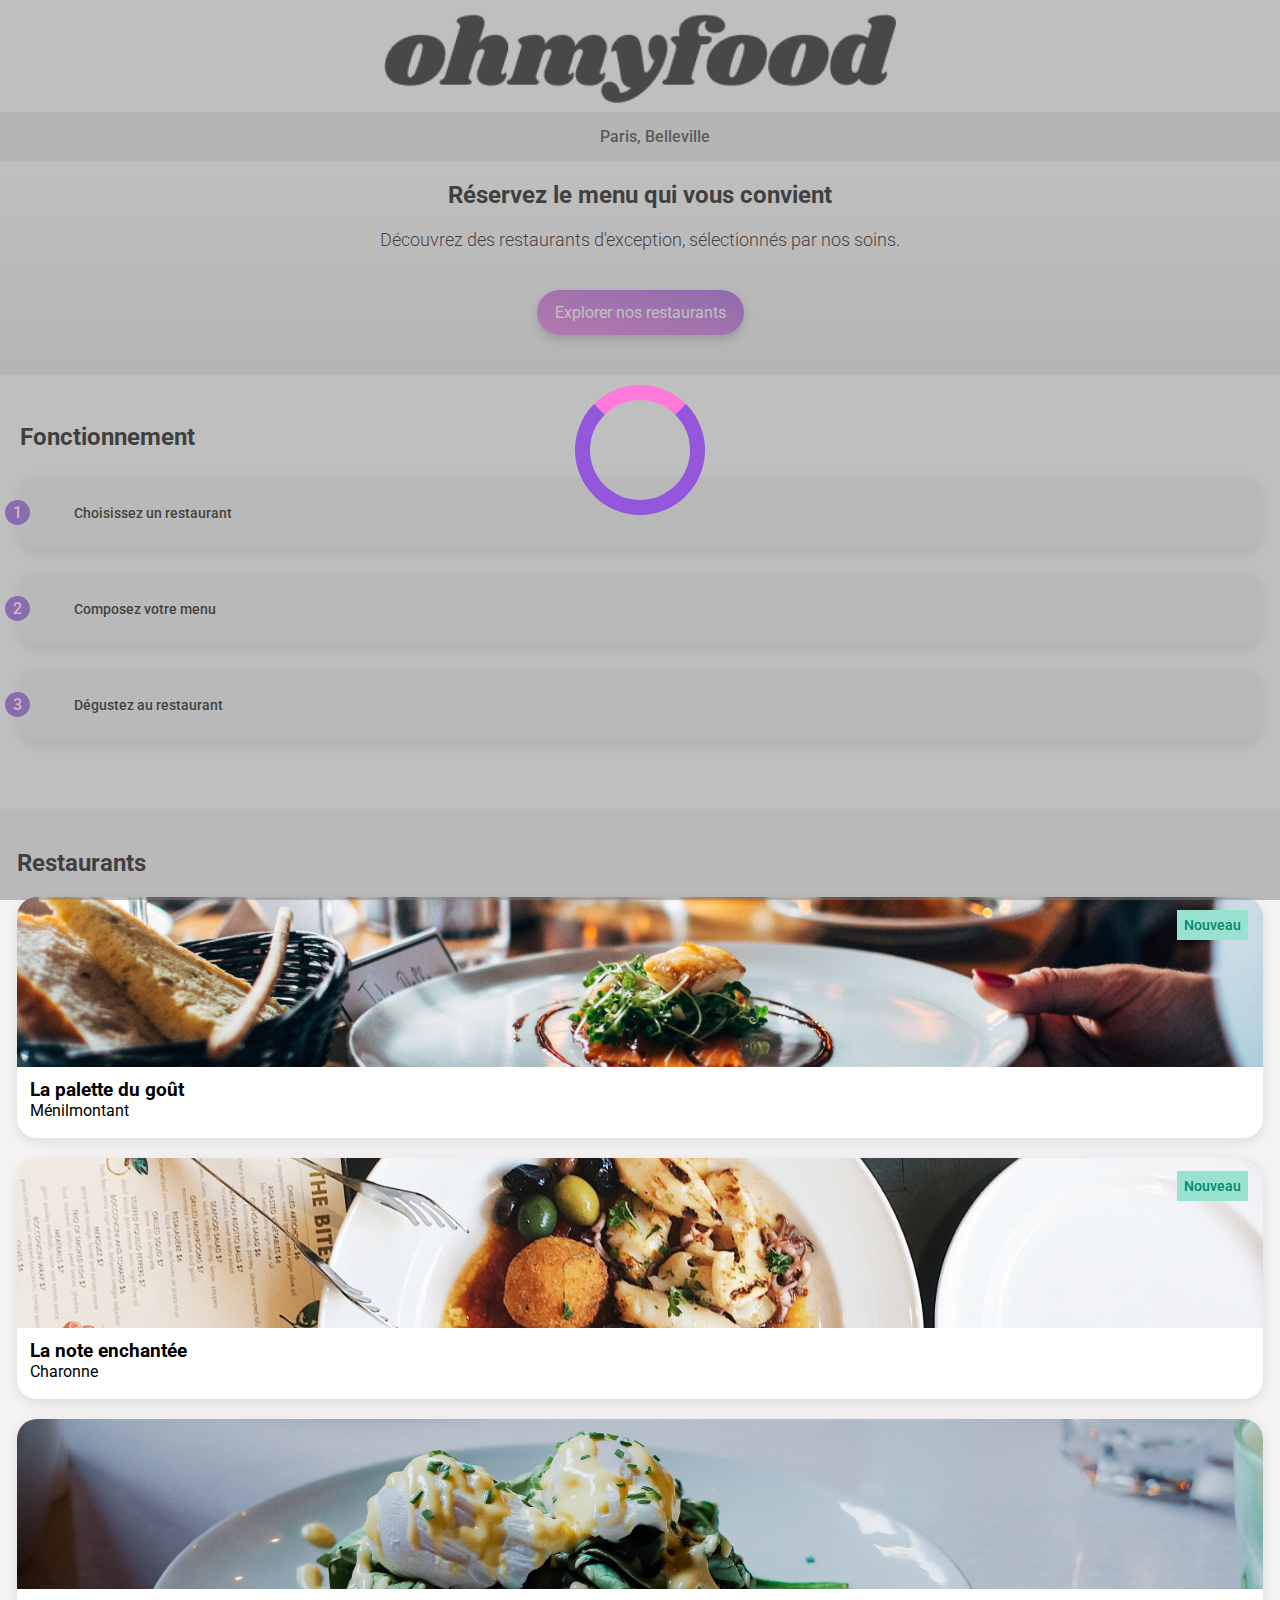
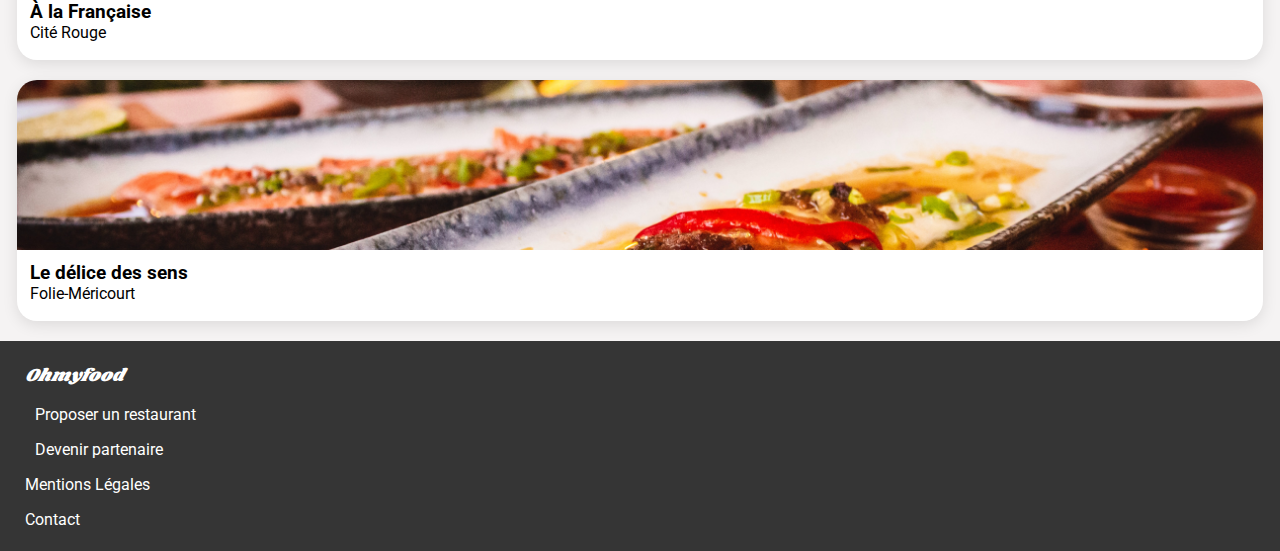
==== index.html @ 49ebf207 "index.html" ====
<!DOCTYPE html>
<html>

<head>
    <meta charset="UTF-8" />
    <meta name="viewport" content="width=device-width, initial-scale=1.0" />
    <title>Ohmyfood</title>
    <link rel="stylesheet" href="style.css">
    <link rel="stylesheet" href="https://cdnjs.cloudflare.com/ajax/libs/font-awesome/6.2.1/css/all.min.css"
        integrity="sha512-MV7K8+y+gLIBoVD59lQIYicR65iaqukzvf/nwasF0nqhPay5w/9lJmVM2hMDcnK1OnMGCdVK+iQrJ7lzPJQd1w=="
        crossorigin="anonymous" referrerpolicy="no-referrer" />
    <link rel="preconnect" href="https://fonts.googleapis.com">
    <link rel="preconnect" href="https://fonts.gstatic.com" crossorigin>
</head>

<body>
    <div class="loader"></div>
    <header>
        <div class="logo">
            <img src="/images/logo/ohmyfood.png" alt="logo ohmyfood">
        </div>
        <div class="location">
            <p><i class="fa-solid fa-location-dot"></i>Paris, Belleville</p>
        </div>
    </header>

    <div class="main-container">
        <main>
            <section class="sous-header">
                <article>
                    <h1> Réservez le menu qui vous convient</h1>
                    <p>Découvrez des restaurants d'exception, sélectionnés par nos soins.</p>
                    <div class="btn">
                        <button>Explorer nos restaurants</button>
                    </div>
                </article>
            </section>

            <section class="main-container-fonctionnement">
                <div class="container-fonctionnement">
                    <h2>Fonctionnement</h2>
                    <ul>
                        <li>
                            <span>1</span>
                            <i class="fas fa-mobile-alt"></i>
                            <p>Choisissez un restaurant</p>
                        </li>
                        <li>
                            <span>2</span>
                            <i class="fas fa-list-ul"></i>
                            <p>Composez votre menu</p>
                        </li>
                        <li>
                            <span>3</span>
                            <i class="fas fa-store"></i>
                            <p>Dégustez au restaurant</p>
                        </li>
                    </ul>
                </div>
            </section>

            <section class="main-container-card">
                <div class="container-card">
                    <h2>Restaurants</h2>
                    <article class="card">
                        <a href=""><img src="images/restaurants/jay-wennington-N_Y88TWmGwA-unsplash.jpg"
                                alt="photo de la palette"></a>
                        <div class="card-text">
                            <h3>La palette du goût</h3>
                            <div class="heart">
                                <p>Ménilmontant</p>
                                <i class="far fa-heart heart__far"></i>
                                <i class="fas fa-heart heart__fas"></i>
                            </div>
                            <p class="new">Nouveau</p>
                        </div>
                    </article>

                    <article class="card">
                        <a href=""><img src="images/restaurants/stil-u2Lp8tXIcjw-unsplash.jpg"
                                alt="photo de la note enchantée"></a>
                        <div class="card-text">
                            <h3>La note enchantée</h3>
                            <div class="heart">
                                <p>Charonne</p>
                                <i class="far fa-heart heart__far"></i>
                                <i class="fas fa-heart heart__fas"></i>
                            </div>
                            <p class="new">Nouveau</p>
                        </div>
                    </article>

                    <article class="card">
                        <a href=""><img src="images/restaurants/toa-heftiba-DQKerTsQwi0-unsplash.jpg"
                                alt="photo a la Française"></a>
                        <div class="card-text">
                            <h3>À la Française</h3>
                            <div class="heart">
                                <p>Cité Rouge</p>
                                <i class="far fa-heart heart__far"></i>
                                <i class="fas fa-heart heart__fas"></i>
                            </div>
                        </div>
                    </article>

                    <article class="card">
                        <a href=""><img src="images/restaurants/louis-hansel-shotsoflouis-qNBGVyOCY8Q-unsplash.jpg"
                                alt="photo a la Française"></a>
                        <div class="card-text">
                            <h3>Le délice des sens</h3>
                            <div class="heart">
                                <p>Folie-Méricourt</p>
                                <i class="far fa-heart heart__far"></i>
                                <i class="fas fa-heart heart__fas"></i>
                            </div>
                        </div>
                    </article>
                </div>
            </section>
        </main>
    </div>

    <footer>
        <div class="container-footer">
            <ul>
                <li class="logo-footer">Ohmyfood</li>
                <li><i class="fa-solid fa-utensils"></i>Proposer un restaurant</li>
                <li><i class="fa-solid fa-handshake-angle"></i>Devenir partenaire</li>
                <li>Mentions Légales</li>
                <li>Contact</li>
            </ul>
        </div>
    </footer>

</body>

</html>
---- style.css ----
@import url('https://fonts.googleapis.com/css2?family=Roboto:wght@300;400;500&family=Shrikhand&display=swap');

* {
    margin: 0;
    padding: 0;
    box-sizing: border-box;
    font-family: 'Roboto';
    text-decoration: none;
}


/**** LOADER *****/

.loader {
    position: fixed;
    display: flex;
    justify-content: center;
    align-items: center;
    top: 0;
    right: 0;
    bottom: 0;
    left: 0;
    height: 100vh;
    inset: 0;
    z-index: 1;
    animation: disappear 2s forwards 1s;
    transform-origin: top;
    background-color: rgba(128,128,128,0.5);
}

.loader::after {
    content: "";
    height: 100px;
    width: 100px;
    border-top: 15px solid #FF79DA;
    border-bottom: 15px solid #9356DC;
    border-left: 15px solid #9356DC;
    border-right: 15px solid #9356DC;
    border-radius: 50%;
    animation: spin 3s infinite linear;
}

@keyframes disappear {
    0% {
        transform: scale(1);
    }

    100% {
        transform: scale(0);
    }
}

@keyframes spin {
    0% {
        transform: rotate(360deg);
    }

    100% {
        transform: rotate(0);
    }
}


@keyframes quatorspin {
    0% {
        transform: rotate(360deg);
    }

}


/**** Header ****/

header {
    display: flex;
    flex-direction: column;
}

header .logo {
    text-align: center;
    background: #FFFFFF;
    box-shadow: 0px 2px 4px rgba(0, 0, 0, 0.60);
}

header .logo img {
    object-fit: contain;
    margin: 14px auto 5px;
    width: 40%;
}

header .location {
    text-align: center;
    background-color: #eaeaea;
}

header .location p {
    margin: 15px;
    font-size: 16px;
    font-weight: 500;
    color: #353535;
    font-family: "Roboto";
}

header .location .fa-solid {
    padding: 0 15px;
}


/**** General règle ****/

.main-container {
    display: flex;
    flex-direction: column;
    justify-content: center;
}


/***** Sous header ****/

.sous-header {
    display: flex;
    justify-content: center;
    flex-direction: column;
    background: linear-gradient(white, #eaeaea);
}

.sous-header h1 {
    display: flex;
    align-items: center;
    justify-content: center;
    font-family: "Roboto";
    font-weight: 700;
    font-size: 24px;
    text-align: center;
    margin: 20px 0px;
}

.sous-header p {
    display: flex;
    align-items: center;
    justify-content: center;
    font-family: 'Roboto';
    font-style: normal;
    font-weight: 300;
    font-size: 18px;
    line-height: 21px;
    text-align: center;
}


/*** Bouton ****/

section .btn {
    display: flex;
    justify-content: center;
    margin: 40px 0px;
}

section .btn button {
    color: white;
    font-family: "Roboto";
    font-style: normal;
    font-size: 16px;
    align-items: center;
    background: linear-gradient(193.33deg, #9356DC -11.44%, #FF79DA 123.93%);
    box-shadow: 0px 4px 10px rgba(0, 0, 0, 0.25);
    border-radius: 25px;
    cursor: pointer;
    padding: 13px 18px;
    border: none;
    transition: all 1s;
}

.btn button:hover {
    transform: scale(1.1);
    opacity: 0.8;
}


/**** fonctionnement *****/

.main-container-fonctionnement {
    background-color: white;
    display: flex;
    align-items: center;
    justify-content: center;
}

.container-fonctionnement {
    width: 100%;
    margin: 0 20px;
}

.container-fonctionnement h2 {
    font-family: 'Roboto';
    font-style: normal;
    font-weight: 700;
    font-size: 24px;
    line-height: 28px;
    margin-top: 48px;
    margin-bottom: 26px;
}

.container-fonctionnement ul {
    display: flex;
    flex-direction: column;
    width: 100%;
    gap: 24px;
    margin-bottom: 68px;
}

.container-fonctionnement li {
    display: flex;
    align-items: center;
    height: 72px;
    width: 100%;
    background-color: #f5f3f3;
    border-radius: 20px;
    box-shadow: 0px 4px 15px rgba(0, 0, 0, 0.15);
    position: relative;
    cursor: pointer;
    font-family: 'Roboto';
    font-style: normal;
    font-weight: 500;
    font-size: 16px;
}

.container-fonctionnement li span {
    color: white;
    height: 25px;
    width: 25px;
    background-color: #9356DC;
    border-radius: 20px;
    display: flex;
    justify-content: center;
    align-items: center;
    position: absolute;
    left: -15px;
}

.container-fonctionnement li .fa-mobile-alt,
.container-fonctionnement li .fa-list-ul,
.container-fonctionnement li .fa-store {
    margin: 0 27px;
}

.container-fonctionnement .fa-mobile-alt,
.container-fonctionnement .fa-list-ul {
    color: #7E7E7E;
}

.container-fonctionnement .fa-store {
    color: #9356dc;
}

.container-fonctionnement li p {
    font-size: 14px;
    margin: 27px 0;
}


/**** RESTAURANT ****/

.main-container-card {
    background-color: #f5f3f3;
    display: flex;
    justify-content: center;
    margin: 0 auto;
}

.container-card {
    display: flex;
    flex-direction: column;
    width: 100%;
    margin: 0 17px;
    text-align: left;
}

.container-card h2 {
    font-family: 'Roboto';
    font-style: normal;
    font-weight: 700;
    font-size: 24px;
    margin-top: 40px;
    margin-bottom: 20px;
}

.container-card .card {
    border-radius: 20px;
    box-shadow: 0px 4px 15px rgba(0, 0, 0, 0.1);
    background-color: white;
    width: 100%;
    height: 241px;
    margin-bottom: 20px;
    position: relative;
    cursor: pointer;
}

.container-card .card img {
    object-fit: cover;
    width: 100%;
    height: 170px;
    border-radius: 20px 20px 0 0;
}

.container-card .card-text {
    padding: 0 13px;
    padding-top: 8px;
}


/**** card new *****/

.container-card .heart {
    display: flex;
    justify-content: space-between;
}

.container-card .new {
    position: absolute;
    right: 15px;
    top: 13px;
    padding: 7px;
    background-color: #99E2D0;
    color: #008766;
    font-family: 'Roboto';
    font-style: normal;
    font-weight: 500;
    font-size: 14px;
    line-height: 16px;
    text-align: center;
}

.container-card .heart .heart__far {
    position: absolute;
    right: 16px;
    font-size: 15px;
    color: #060404;
}

.container-card .heart .heart__fas {
    color: transparent;
    background-clip: text;
    -webkit-background-clip: text;
    position: absolute;
    cursor: pointer;
    right: 16px;
    font-size: 15px;
    transition: 1s ease-in-out;
}

.container-card .heart .heart__fas:hover {
    background-image: linear-gradient(#FF79DA, #9356DC);
    opacity: 1;   
}


/*** Footer ****/

.container-footer {
    display: flex;
    flex-direction: column;
    background-color: #353535;
    color: white;
}

.container-footer .logo-footer {
    font-family: 'Shrikhand';
    font-style: italic;
    font-weight: 400;
    font-size: 18px;
}

.container-footer ul {
    display: flex;
    flex-direction: column;
    align-items: flex-start;
    padding: 22px 25px;
    gap: 16px;
    list-style-type: none;
}

.container-footer .fa-solid {
    margin-right: 10px;
}
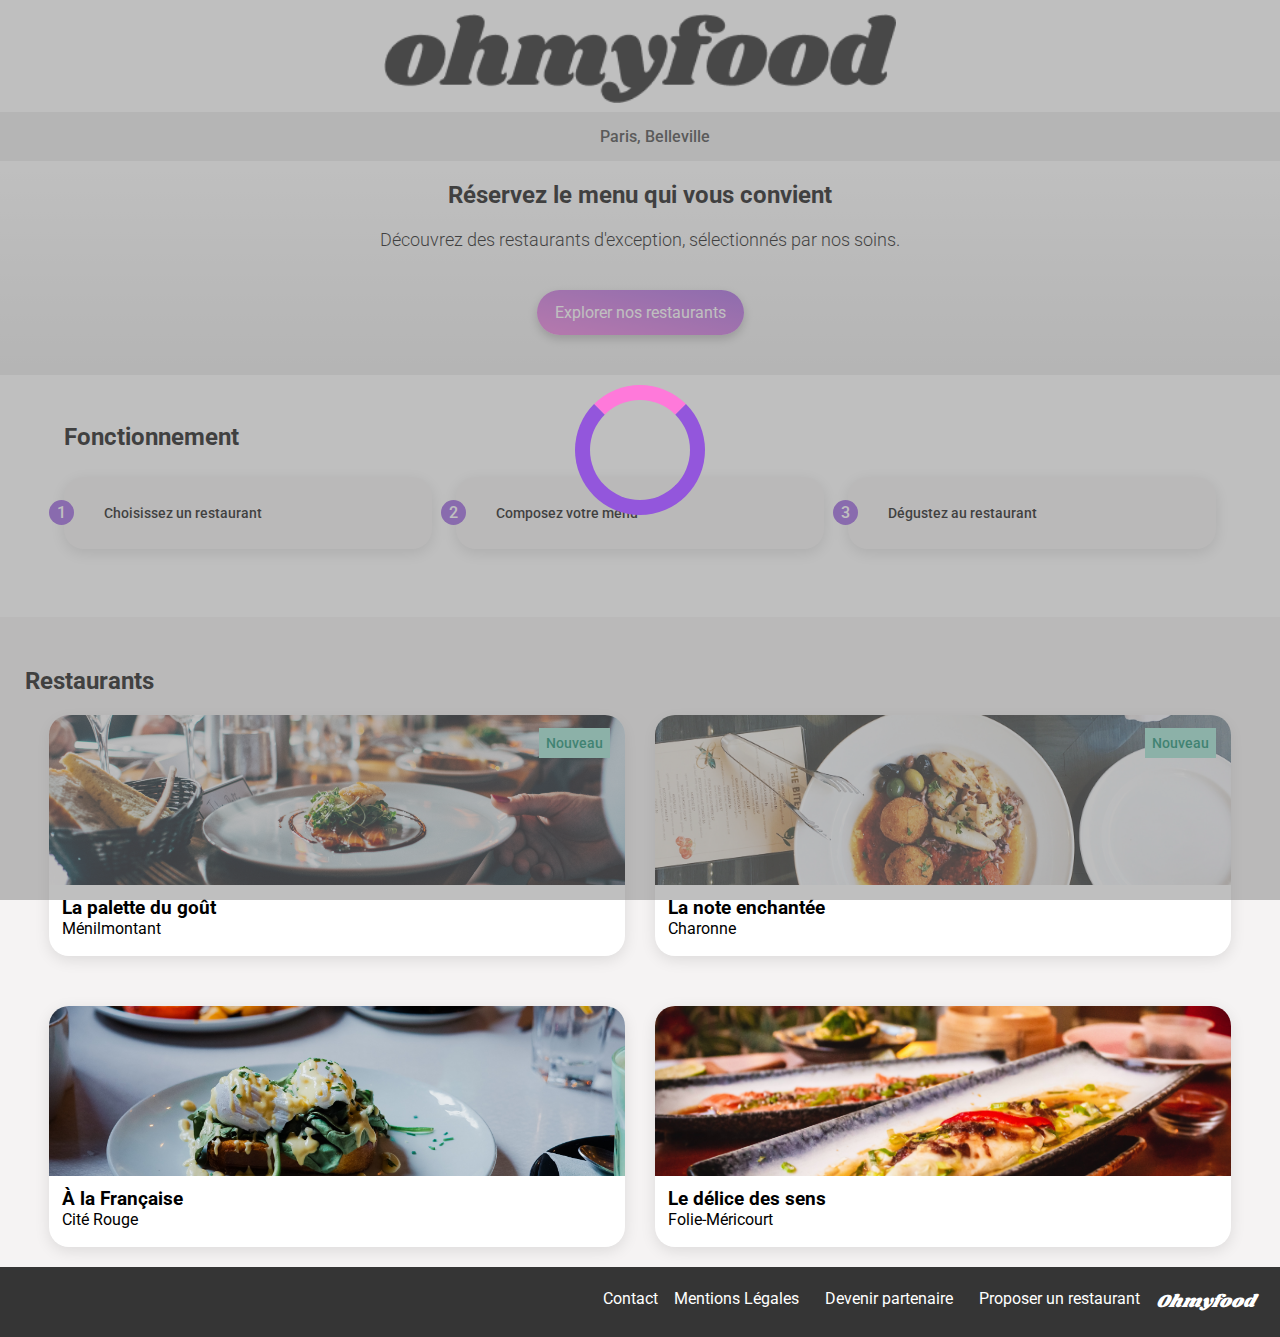
==== commit 49bc3f85: "Version Tablette" ====
--- a/index.html
+++ b/index.html
@@ -60,8 +60,8 @@
             </section>
 
             <section class="main-container-card">
-                <div class="container-card">
-                    <h2>Restaurants</h2>
+                <h2 class="title-restaurant">Restaurants</h2>
+                <div class="container-card">                  
                     <article class="card">
                         <a href=""><img src="images/restaurants/jay-wennington-N_Y88TWmGwA-unsplash.jpg"
                                 alt="photo de la palette"></a>
--- a/style.css
+++ b/style.css
@@ -187,8 +187,8 @@
 }
 
 .container-fonctionnement {
-    width: 100%;
-    margin: 0 20px;
+    width: 90%;
+   
 }
 
 .container-fonctionnement h2 {
@@ -241,7 +241,7 @@
 .container-fonctionnement li .fa-mobile-alt,
 .container-fonctionnement li .fa-list-ul,
 .container-fonctionnement li .fa-store {
-    margin: 0 27px;
+    margin: 0 20px;
 }
 
 .container-fonctionnement .fa-mobile-alt,
@@ -266,23 +266,22 @@
     display: flex;
     justify-content: center;
     margin: 0 auto;
+    flex-direction: column;
 }
 
 .container-card {
     display: flex;
     flex-direction: column;
     width: 100%;
-    margin: 0 17px;
     text-align: left;
 }
 
-.container-card h2 {
+.title-restaurant {
     font-family: 'Roboto';
     font-style: normal;
     font-weight: 700;
     font-size: 24px;
-    margin-top: 40px;
-    margin-bottom: 20px;
+    margin: 50px 0px 20px 0px
 }
 
 .container-card .card {
@@ -382,4 +381,59 @@
 
 .container-footer .fa-solid {
     margin-right: 10px;
+}
+
+
+/***Media @ ****/
+
+
+@media (min-width: 768px) {
+
+
+   /*** fonctionnement *****/
+
+    .main-container-fonctionnement ul {
+            display: flex;
+            flex-direction: row;
+            width: 100%;
+            gap: 24px;
+            margin-bottom: 68px;      
+    }
+
+
+    /***** Restaurant *****/
+    .main-container-card {
+        display: flex;
+        flex-direction: column;
+    }
+    .container-card {
+        
+        width: 100%;
+        display: flex;
+        justify-content: center;
+        flex-direction: row;
+        flex-wrap: wrap;
+        gap: 30px;      
+    }
+
+    .container-card .card {
+        width: 45%;
+        flex-direction: column;
+        display: flex;        
+    }
+
+    .title-restaurant {
+        margin-left: 25px;
+    }
+
+   
+
+
+    /*** Footer *****/
+
+    .container-footer ul {
+        display: flex;
+        flex-direction: row-reverse;       
+    }
+
 }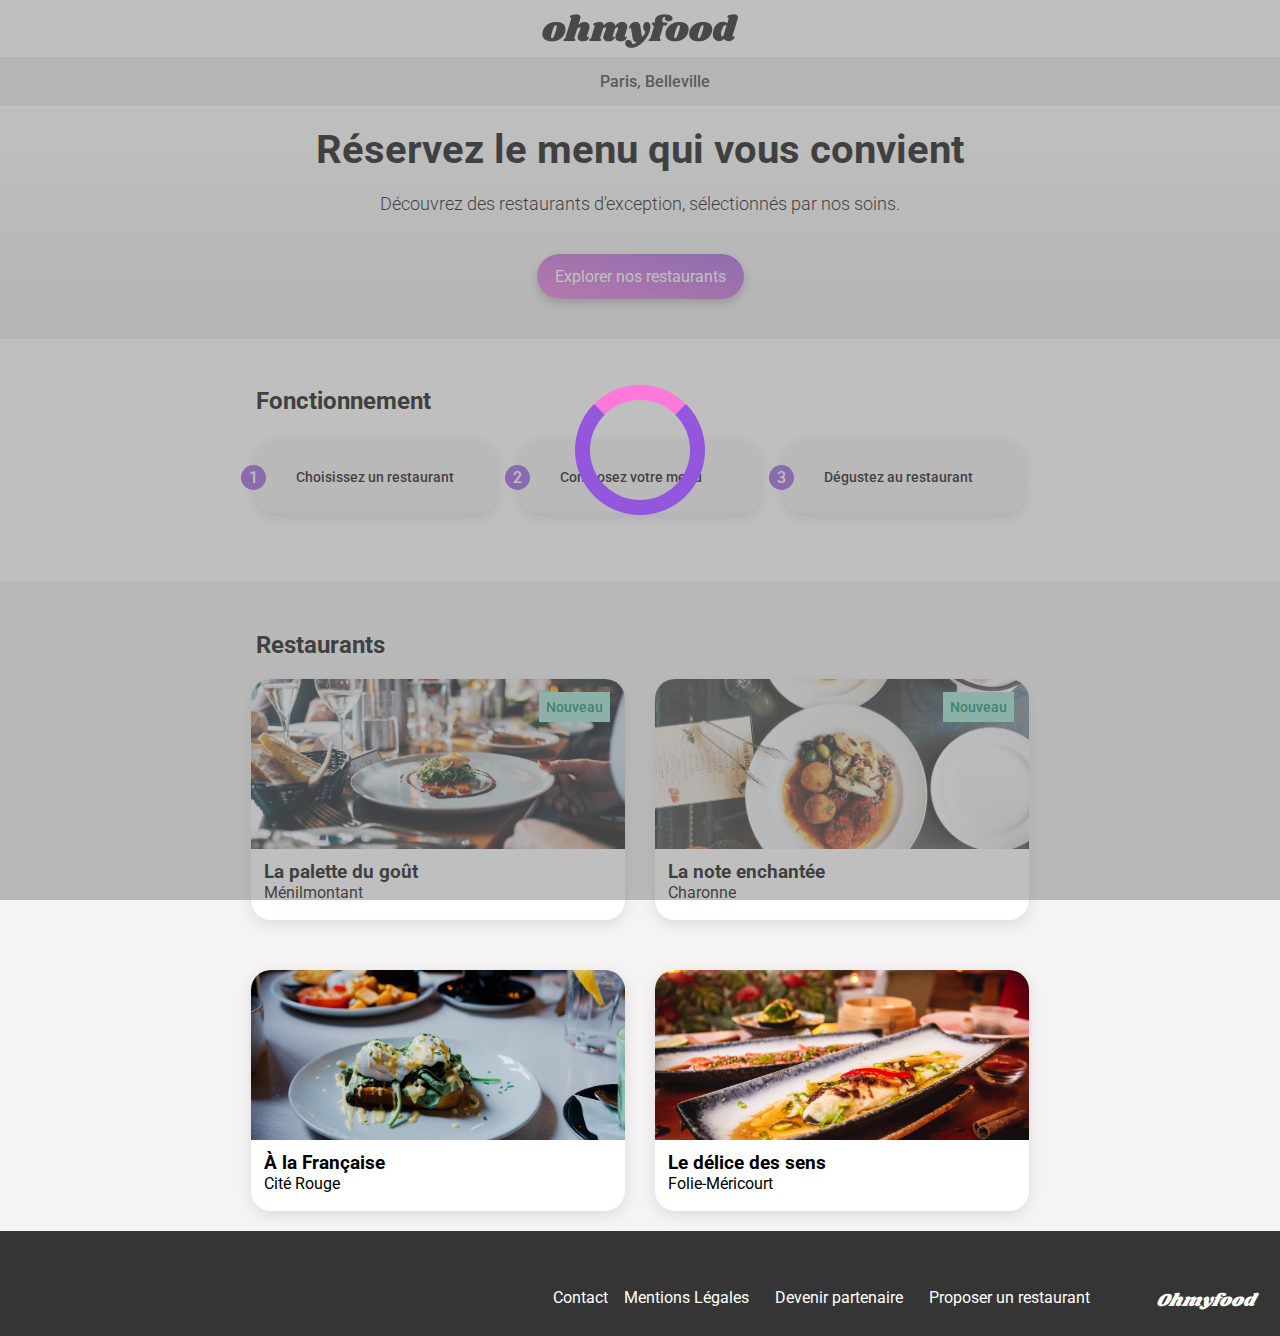
==== commit 8d47820c: "modification version desktop tablette" ====
--- a/index.html
+++ b/index.html
@@ -37,8 +37,8 @@
             </section>
 
             <section class="main-container-fonctionnement">
+                <h2 class="tittle-fonctionnement">Fonctionnement</h2>
                 <div class="container-fonctionnement">
-                    <h2>Fonctionnement</h2>
                     <ul>
                         <li>
                             <span>1</span>
@@ -61,7 +61,7 @@
 
             <section class="main-container-card">
                 <h2 class="title-restaurant">Restaurants</h2>
-                <div class="container-card">                  
+                <div class="container-card">
                     <article class="card">
                         <a href=""><img src="images/restaurants/jay-wennington-N_Y88TWmGwA-unsplash.jpg"
                                 alt="photo de la palette"></a>
--- a/style.css
+++ b/style.css
@@ -1,3 +1,5 @@
+/**** General règle ****/
+
 @import url('https://fonts.googleapis.com/css2?family=Roboto:wght@300;400;500&family=Shrikhand&display=swap');
 
 * {
@@ -8,6 +10,18 @@
     text-decoration: none;
 }
 
+.main-container {
+    display: flex;
+    flex-direction: column;
+
+}
+
+body {
+    display: flex;
+    flex-direction: column;
+    margin: 0 auto;
+
+}
 
 /**** LOADER *****/
 
@@ -25,7 +39,7 @@
     z-index: 1;
     animation: disappear 2s forwards 1s;
     transform-origin: top;
-    background-color: rgba(128,128,128,0.5);
+    background-color: rgba(128, 128, 128, 0.5);
 }
 
 .loader::after {
@@ -103,15 +117,6 @@
 
 header .location .fa-solid {
     padding: 0 15px;
-}
-
-
-/**** General règle ****/
-
-.main-container {
-    display: flex;
-    flex-direction: column;
-    justify-content: center;
 }
 
 
@@ -182,13 +187,13 @@
 .main-container-fonctionnement {
     background-color: white;
     display: flex;
-    align-items: center;
-    justify-content: center;
-}
-
-.container-fonctionnement {
-    width: 90%;
-   
+    flex-direction: column;
+    margin: 0px 20px;
+}
+
+.tittle-fonctionnement {
+    margin-top: 48px;
+    margin-bottom: 26px;
 }
 
 .container-fonctionnement h2 {
@@ -241,7 +246,7 @@
 .container-fonctionnement li .fa-mobile-alt,
 .container-fonctionnement li .fa-list-ul,
 .container-fonctionnement li .fa-store {
-    margin: 0 20px;
+    padding: 0 20px;
 }
 
 .container-fonctionnement .fa-mobile-alt,
@@ -255,7 +260,7 @@
 
 .container-fonctionnement li p {
     font-size: 14px;
-    margin: 27px 0;
+    padding: 27px 0;
 }
 
 
@@ -267,6 +272,7 @@
     justify-content: center;
     margin: 0 auto;
     flex-direction: column;
+    padding: 0px 10px;
 }
 
 .container-card {
@@ -281,7 +287,7 @@
     font-style: normal;
     font-weight: 700;
     font-size: 24px;
-    margin: 50px 0px 20px 0px
+    padding: 50px 0px 20px 0px
 }
 
 .container-card .card {
@@ -350,7 +356,7 @@
 
 .container-card .heart .heart__fas:hover {
     background-image: linear-gradient(#FF79DA, #9356DC);
-    opacity: 1;   
+    opacity: 1;
 }
 
 
@@ -384,56 +390,111 @@
 }
 
 
-/***Media @ ****/
-
+/*** Media @ ****/
 
 @media (min-width: 768px) {
 
-
-   /*** fonctionnement *****/
+    /**** header ****/
+
+    header .logo img {
+        height: 34px;
+    }
+
+    .sous-header h1 {
+        font-size: 40px;
+    }
+
+    /*** fonctionnement *****/
 
     .main-container-fonctionnement ul {
-            display: flex;
-            flex-direction: row;
-            width: 100%;
-            gap: 24px;
-            margin-bottom: 68px;      
-    }
-
+        display: flex;
+        flex-direction: row;
+        width: 100%;
+        gap: 24px;
+        margin-bottom: 68px;
+    }
 
     /***** Restaurant *****/
+
     .main-container-card {
         display: flex;
         flex-direction: column;
-    }
+        padding: 0;
+    }
+
     .container-card {
-        
         width: 100%;
         display: flex;
         justify-content: center;
         flex-direction: row;
         flex-wrap: wrap;
-        gap: 30px;      
+        gap: 30px;
     }
 
     .container-card .card {
         width: 45%;
         flex-direction: column;
-        display: flex;        
+        display: flex;
     }
 
     .title-restaurant {
         margin-left: 25px;
     }
 
-   
-
-
     /*** Footer *****/
 
     .container-footer ul {
         display: flex;
-        flex-direction: row-reverse;       
-    }
+        flex-direction: row-reverse;
+        margin-top: 35px;
+    }
+
+
+    @media (min-width: 1024px) {
+
+        /***** focntionnement ******/
+
+        .main-container-fonctionnement {
+            display: flex;
+            flex-direction: column;
+            margin: 0 auto;
+            width: 60%;
+        }
+
+        /***** Restaurant ******/
+
+        .main-container-card {
+            display: flex;
+            flex-direction: column;
+        }
+
+        .container-card {
+            margin: 0 auto;
+            width: 65%;
+        }
+
+        .title-restaurant {
+            margin-left: 20%;
+        }
+
+
+        /**** footer ***/
+
+        .logo-footer {
+            margin-left: 50px;
+        }
+
+        .container-footer ul {
+            display: flex;
+            flex-direction: row-reverse;
+            margin-top: 35px;
+        }
+
+
+
+
+
+    }
+
 
 }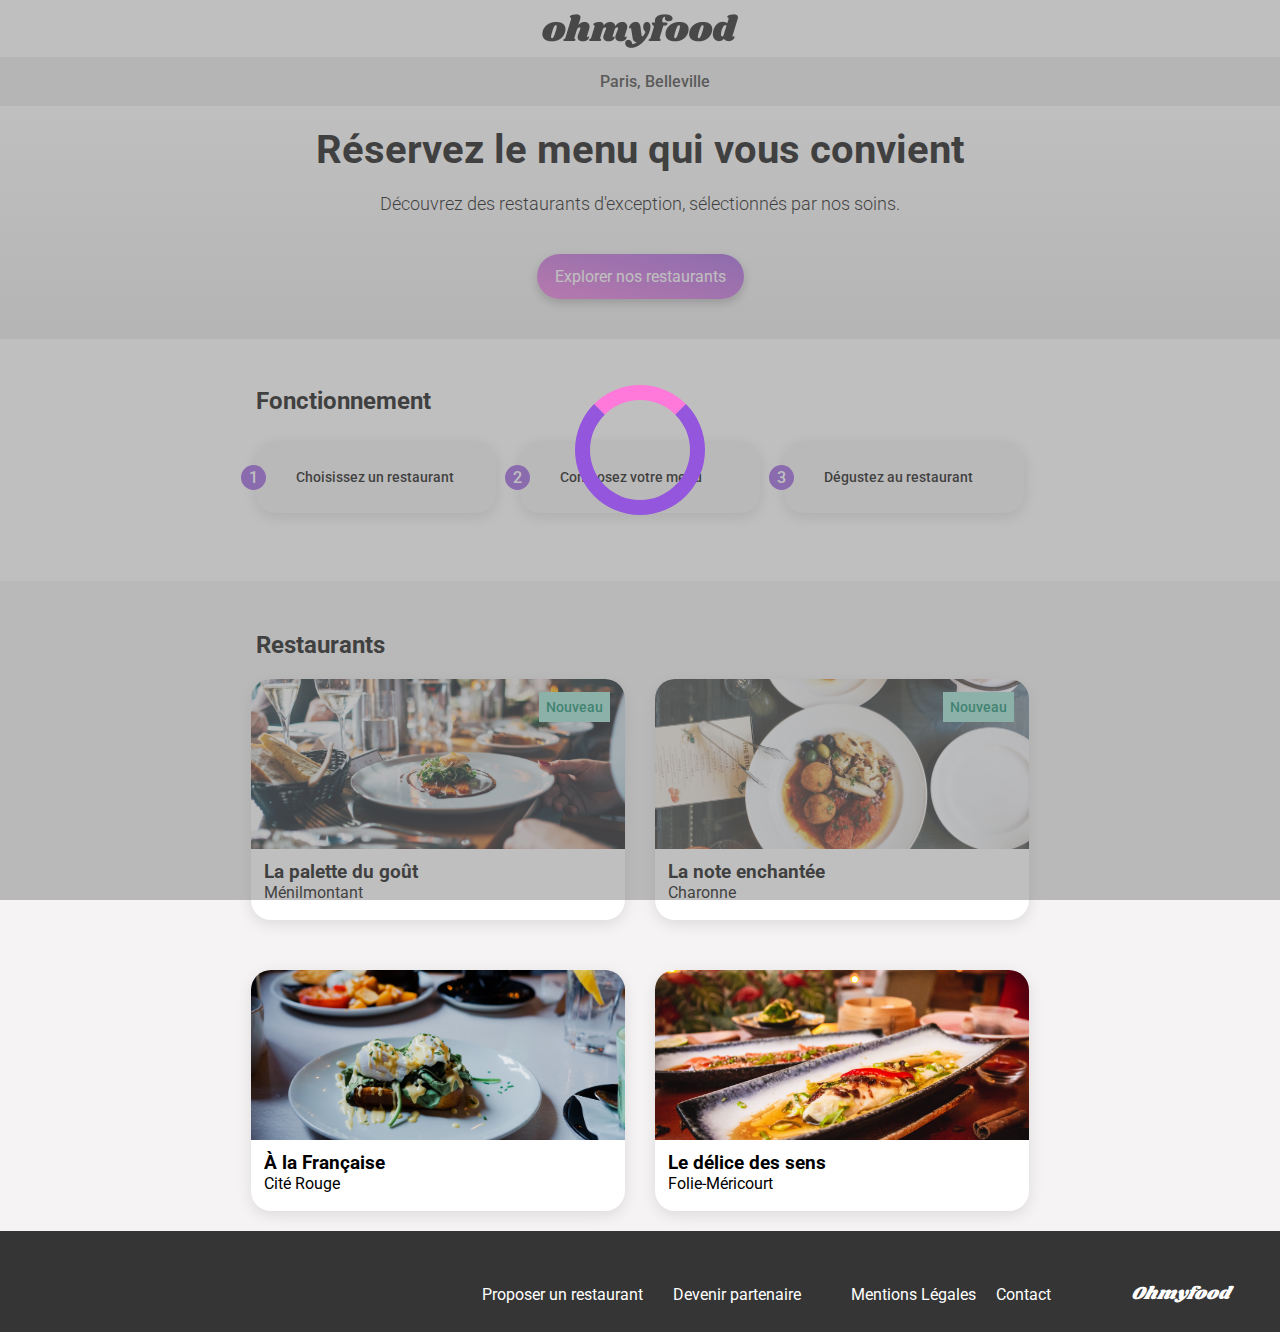
==== commit 9f591385: "Ajout des autres pages html et css" ====
--- a/index.html
+++ b/index.html
@@ -1,137 +1,154 @@
 <!DOCTYPE html>
 <html>
-
-<head>
+  <head>
     <meta charset="UTF-8" />
     <meta name="viewport" content="width=device-width, initial-scale=1.0" />
     <title>Ohmyfood</title>
-    <link rel="stylesheet" href="style.css">
-    <link rel="stylesheet" href="https://cdnjs.cloudflare.com/ajax/libs/font-awesome/6.2.1/css/all.min.css"
-        integrity="sha512-MV7K8+y+gLIBoVD59lQIYicR65iaqukzvf/nwasF0nqhPay5w/9lJmVM2hMDcnK1OnMGCdVK+iQrJ7lzPJQd1w=="
-        crossorigin="anonymous" referrerpolicy="no-referrer" />
-    <link rel="preconnect" href="https://fonts.googleapis.com">
-    <link rel="preconnect" href="https://fonts.gstatic.com" crossorigin>
-</head>
+    <link rel="stylesheet" href="style.css" />
+    <link
+      rel="stylesheet"
+      href="https://cdnjs.cloudflare.com/ajax/libs/font-awesome/6.2.1/css/all.min.css"
+      integrity="sha512-MV7K8+y+gLIBoVD59lQIYicR65iaqukzvf/nwasF0nqhPay5w/9lJmVM2hMDcnK1OnMGCdVK+iQrJ7lzPJQd1w=="
+      crossorigin="anonymous"
+      referrerpolicy="no-referrer"
+    />
+    <link rel="preconnect" href="https://fonts.googleapis.com" />
+    <link rel="preconnect" href="https://fonts.gstatic.com" crossorigin />
+  </head>
 
-<body>
+  <body>
     <div class="loader"></div>
     <header>
-        <div class="logo">
-            <img src="/images/logo/ohmyfood.png" alt="logo ohmyfood">
-        </div>
-        <div class="location">
-            <p><i class="fa-solid fa-location-dot"></i>Paris, Belleville</p>
-        </div>
+      <div class="logo">
+        <img src="/images/logo/ohmyfood.png" alt="logo ohmyfood" />
+      </div>
+      <div class="location">
+        <p><i class="fa-solid fa-location-dot"></i>Paris, Belleville</p>
+      </div>
     </header>
 
     <div class="main-container">
-        <main>
-            <section class="sous-header">
-                <article>
-                    <h1> Réservez le menu qui vous convient</h1>
-                    <p>Découvrez des restaurants d'exception, sélectionnés par nos soins.</p>
-                    <div class="btn">
-                        <button>Explorer nos restaurants</button>
-                    </div>
-                </article>
-            </section>
+      <main>
+        <section class="sous-header">
+          <article>
+            <h1>Réservez le menu qui vous convient</h1>
+            <p>
+              Découvrez des restaurants d'exception, sélectionnés par nos soins.
+            </p>
+            <div class="btn">
+              <button>Explorer nos restaurants</button>
+            </div>
+          </article>
+        </section>
 
-            <section class="main-container-fonctionnement">
-                <h2 class="tittle-fonctionnement">Fonctionnement</h2>
-                <div class="container-fonctionnement">
-                    <ul>
-                        <li>
-                            <span>1</span>
-                            <i class="fas fa-mobile-alt"></i>
-                            <p>Choisissez un restaurant</p>
-                        </li>
-                        <li>
-                            <span>2</span>
-                            <i class="fas fa-list-ul"></i>
-                            <p>Composez votre menu</p>
-                        </li>
-                        <li>
-                            <span>3</span>
-                            <i class="fas fa-store"></i>
-                            <p>Dégustez au restaurant</p>
-                        </li>
-                    </ul>
+        <section class="main-container-fonctionnement">
+          <h2 class="tittle-fonctionnement">Fonctionnement</h2>
+          <div class="container-fonctionnement">
+            <ul>
+              <li>
+                <span>1</span>
+                <i class="fas fa-mobile-alt"></i>
+                <p>Choisissez un restaurant</p>
+              </li>
+              <li>
+                <span>2</span>
+                <i class="fas fa-list-ul"></i>
+                <p>Composez votre menu</p>
+              </li>
+              <li>
+                <span>3</span>
+                <i class="fas fa-store"></i>
+                <p>Dégustez au restaurant</p>
+              </li>
+            </ul>
+          </div>
+        </section>
+
+        <section class="main-container-card">
+          <h2 class="title-restaurant">Restaurants</h2>
+          <div class="container-card">
+            <article class="card">
+              <a href="/Pages-restaurants/Palette_du_gout.html"
+                ><img
+                  src="images/restaurants/jay-wennington-N_Y88TWmGwA-unsplash.jpg"
+                  alt="photo de la palette"
+                />
+                <div class="card-text">
+                  <h3>La palette du goût</h3>
+                  <div class="heart">
+                    <p>Ménilmontant</p>
+                    <i class="far fa-heart heart__far"></i>
+                    <i class="fas fa-heart heart__fas"></i>
+                  </div>
+                  <p class="new">Nouveau</p>
                 </div>
-            </section>
+              </a>
+            </article>
 
-            <section class="main-container-card">
-                <h2 class="title-restaurant">Restaurants</h2>
-                <div class="container-card">
-                    <article class="card">
-                        <a href=""><img src="images/restaurants/jay-wennington-N_Y88TWmGwA-unsplash.jpg"
-                                alt="photo de la palette"></a>
-                        <div class="card-text">
-                            <h3>La palette du goût</h3>
-                            <div class="heart">
-                                <p>Ménilmontant</p>
-                                <i class="far fa-heart heart__far"></i>
-                                <i class="fas fa-heart heart__fas"></i>
-                            </div>
-                            <p class="new">Nouveau</p>
-                        </div>
-                    </article>
+            <article class="card">
+              <a href="/Pages-restaurants/La_note_enchantée.html"
+                ><img
+                  src="images/restaurants/stil-u2Lp8tXIcjw-unsplash.jpg"
+                  alt="photo de la note enchantée"
+              /></a>
+              <div class="card-text">
+                <h3>La note enchantée</h3>
+                <div class="heart">
+                  <p>Charonne</p>
+                  <i class="far fa-heart heart__far"></i>
+                  <i class="fas fa-heart heart__fas"></i>
+                </div>
+                <p class="new">Nouveau</p>
+              </div>
+            </article>
 
-                    <article class="card">
-                        <a href=""><img src="images/restaurants/stil-u2Lp8tXIcjw-unsplash.jpg"
-                                alt="photo de la note enchantée"></a>
-                        <div class="card-text">
-                            <h3>La note enchantée</h3>
-                            <div class="heart">
-                                <p>Charonne</p>
-                                <i class="far fa-heart heart__far"></i>
-                                <i class="fas fa-heart heart__fas"></i>
-                            </div>
-                            <p class="new">Nouveau</p>
-                        </div>
-                    </article>
+            <article class="card">
+              <a href="/Pages-restaurants/A_La_Française.html"
+                ><img
+                  src="images/restaurants/toa-heftiba-DQKerTsQwi0-unsplash.jpg"
+                  alt="photo a la Française"
+              /></a>
+              <div class="card-text">
+                <h3>À la Française</h3>
+                <div class="heart">
+                  <p>Cité Rouge</p>
+                  <i class="far fa-heart heart__far"></i>
+                  <i class="fas fa-heart heart__fas"></i>
+                </div>
+              </div>
+            </article>
 
-                    <article class="card">
-                        <a href=""><img src="images/restaurants/toa-heftiba-DQKerTsQwi0-unsplash.jpg"
-                                alt="photo a la Française"></a>
-                        <div class="card-text">
-                            <h3>À la Française</h3>
-                            <div class="heart">
-                                <p>Cité Rouge</p>
-                                <i class="far fa-heart heart__far"></i>
-                                <i class="fas fa-heart heart__fas"></i>
-                            </div>
-                        </div>
-                    </article>
-
-                    <article class="card">
-                        <a href=""><img src="images/restaurants/louis-hansel-shotsoflouis-qNBGVyOCY8Q-unsplash.jpg"
-                                alt="photo a la Française"></a>
-                        <div class="card-text">
-                            <h3>Le délice des sens</h3>
-                            <div class="heart">
-                                <p>Folie-Méricourt</p>
-                                <i class="far fa-heart heart__far"></i>
-                                <i class="fas fa-heart heart__fas"></i>
-                            </div>
-                        </div>
-                    </article>
+            <article class="card">
+              <a href="/Pages-restaurants/Le_délice_des_sens.html"
+                ><img
+                  src="images/restaurants/louis-hansel-shotsoflouis-qNBGVyOCY8Q-unsplash.jpg"
+                  alt="photo a la Française"
+              /></a>
+              <div class="card-text">
+                <h3>Le délice des sens</h3>
+                <div class="heart">
+                  <p>Folie-Méricourt</p>
+                  <i class="far fa-heart heart__far"></i>
+                  <i class="fas fa-heart heart__fas"></i>
                 </div>
-            </section>
-        </main>
+              </div>
+            </article>
+          </div>
+        </section>
+      </main>
     </div>
 
     <footer>
-        <div class="container-footer">
-            <ul>
-                <li class="logo-footer">Ohmyfood</li>
-                <li><i class="fa-solid fa-utensils"></i>Proposer un restaurant</li>
-                <li><i class="fa-solid fa-handshake-angle"></i>Devenir partenaire</li>
-                <li>Mentions Légales</li>
-                <li>Contact</li>
-            </ul>
-        </div>
+      <div class="container-footer">
+        <!-- le mettre a part et faire un displo row reverse pour les autre  -->
+        <h4 class="logo-footer">Ohmyfood</h4>
+        <ul>
+          <li><i class="fa-solid fa-utensils"></i>Proposer un restaurant</li>
+          <li><i class="fa-solid fa-handshake-angle"></i>Devenir partenaire</li>
+          <li class="space">Mentions Légales</li>
+          <li>Contact</li>
+        </ul>
+      </div>
     </footer>
-
-</body>
-
-</html>+  </body>
+</html>
--- a/style.css
+++ b/style.css
@@ -1,500 +1,509 @@
 /**** General règle ****/
 
-@import url('https://fonts.googleapis.com/css2?family=Roboto:wght@300;400;500&family=Shrikhand&display=swap');
+@import url("https://fonts.googleapis.com/css2?family=Roboto:wght@300;400;500&family=Shrikhand&display=swap");
 
 * {
-    margin: 0;
-    padding: 0;
-    box-sizing: border-box;
-    font-family: 'Roboto';
-    text-decoration: none;
+  margin: 0;
+  padding: 0;
+  box-sizing: border-box;
+  font-family: "Roboto";
+  text-decoration: none;
 }
 
 .main-container {
+  display: flex;
+  flex-direction: column;
+}
+
+body {
+  display: flex;
+  flex-direction: column;
+  margin: 0 auto;
+  text-decoration: none;
+  list-style-type: none;
+}
+
+a {
+  color: black;
+}
+
+/**** LOADER *****/
+
+.loader {
+  position: fixed;
+  display: flex;
+  justify-content: center;
+  align-items: center;
+  top: 0;
+  right: 0;
+  bottom: 0;
+  left: 0;
+  height: 100vh;
+  inset: 0;
+  z-index: 1;
+  animation: disappear 2s forwards 1s;
+  transform-origin: top;
+  background-color: rgba(128, 128, 128, 0.5);
+}
+
+.loader::after {
+  content: "";
+  height: 100px;
+  width: 100px;
+  border-top: 15px solid #ff79da;
+  border-bottom: 15px solid #9356dc;
+  border-left: 15px solid #9356dc;
+  border-right: 15px solid #9356dc;
+  border-radius: 50%;
+  animation: spin 3s infinite linear;
+}
+
+@keyframes disappear {
+  0% {
+    transform: scale(1);
+  }
+
+  100% {
+    transform: scale(0);
+  }
+}
+
+@keyframes spin {
+  0% {
+    transform: rotate(360deg);
+  }
+
+  100% {
+    transform: rotate(0);
+  }
+}
+
+@keyframes quatorspin {
+  0% {
+    transform: rotate(360deg);
+  }
+}
+
+/**** Header ****/
+
+header {
+  display: flex;
+  flex-direction: column;
+}
+
+header .logo {
+  text-align: center;
+  background: #ffffff;
+  box-shadow: 0px 2px 4px rgba(0, 0, 0, 0.6);
+}
+
+header .logo img {
+  object-fit: contain;
+  margin: 14px auto 5px;
+  width: 40%;
+}
+
+header .location {
+  text-align: center;
+  background-color: #eaeaea;
+}
+
+header .location p {
+  margin: 15px;
+  font-size: 16px;
+  font-weight: 500;
+  color: #353535;
+  font-family: "Roboto";
+}
+
+header .location .fa-solid {
+  padding: 0 15px;
+}
+
+/***** Sous header ****/
+
+.sous-header {
+  display: flex;
+  justify-content: center;
+  flex-direction: column;
+  background: linear-gradient(white, #eaeaea);
+}
+
+.sous-header h1 {
+  display: flex;
+  align-items: center;
+  justify-content: center;
+  font-family: "Roboto";
+  font-weight: 700;
+  font-size: 24px;
+  text-align: center;
+  margin: 20px 0px;
+}
+
+.sous-header p {
+  display: flex;
+  align-items: center;
+  justify-content: center;
+  font-family: "Roboto";
+  font-style: normal;
+  font-weight: 300;
+  font-size: 18px;
+  line-height: 21px;
+  text-align: center;
+}
+
+/*** Bouton ****/
+
+section .btn {
+  display: flex;
+  justify-content: center;
+  margin: 40px 0px;
+}
+
+section .btn button {
+  color: white;
+  font-family: "Roboto";
+  font-style: normal;
+  font-size: 16px;
+  align-items: center;
+  background: linear-gradient(193.33deg, #9356dc -11.44%, #ff79da 123.93%);
+  box-shadow: 0px 4px 10px rgba(0, 0, 0, 0.25);
+  border-radius: 25px;
+  cursor: pointer;
+  padding: 13px 18px;
+  border: none;
+  transition: all 1s;
+}
+
+.btn button:hover {
+  transform: scale(1.1);
+  opacity: 0.8;
+}
+
+/**** fonctionnement *****/
+
+.main-container-fonctionnement {
+  background-color: white;
+  display: flex;
+  flex-direction: column;
+  margin: 0px 20px;
+}
+
+.tittle-fonctionnement {
+  margin-top: 48px;
+  margin-bottom: 26px;
+}
+
+.container-fonctionnement h2 {
+  font-family: "Roboto";
+  font-style: normal;
+  font-weight: 700;
+  font-size: 24px;
+  line-height: 28px;
+  margin-top: 48px;
+  margin-bottom: 26px;
+}
+
+.container-fonctionnement ul {
+  display: flex;
+  flex-direction: column;
+  width: 100%;
+  gap: 24px;
+  margin-bottom: 68px;
+}
+
+.container-fonctionnement li {
+  display: flex;
+  align-items: center;
+  height: 72px;
+  width: 100%;
+  background-color: #f5f3f3;
+  border-radius: 20px;
+  box-shadow: 0px 4px 15px rgba(0, 0, 0, 0.15);
+  position: relative;
+  cursor: pointer;
+  font-family: "Roboto";
+  font-style: normal;
+  font-weight: 500;
+  font-size: 16px;
+}
+
+.container-fonctionnement li span {
+  color: white;
+  height: 25px;
+  width: 25px;
+  background-color: #9356dc;
+  border-radius: 20px;
+  display: flex;
+  justify-content: center;
+  align-items: center;
+  position: absolute;
+  left: -15px;
+}
+
+.container-fonctionnement li .fa-mobile-alt,
+.container-fonctionnement li .fa-list-ul,
+.container-fonctionnement li .fa-store {
+  padding: 0 20px;
+}
+
+.container-fonctionnement .fa-mobile-alt,
+.container-fonctionnement .fa-list-ul {
+  color: #7e7e7e;
+}
+
+.container-fonctionnement .fa-store {
+  color: #9356dc;
+}
+
+.container-fonctionnement li p {
+  font-size: 14px;
+  padding: 27px 0;
+}
+
+/**** RESTAURANT ****/
+
+.main-container-card {
+  background-color: #f5f3f3;
+  display: flex;
+  justify-content: center;
+  margin: 0 auto;
+  flex-direction: column;
+  padding: 0px 10px;
+}
+
+.container-card {
+  display: flex;
+  flex-direction: column;
+  width: 100%;
+  text-align: left;
+}
+
+.title-restaurant {
+  font-family: "Roboto";
+  font-style: normal;
+  font-weight: 700;
+  font-size: 24px;
+  padding: 50px 0px 20px 0px;
+}
+
+.container-card .card {
+  border-radius: 20px;
+  box-shadow: 0px 4px 15px rgba(0, 0, 0, 0.1);
+  background-color: white;
+  width: 100%;
+  height: 241px;
+  margin-bottom: 20px;
+  position: relative;
+  cursor: pointer;
+}
+
+.container-card .card img {
+  object-fit: cover;
+  width: 100%;
+  height: 170px;
+  border-radius: 20px 20px 0 0;
+}
+
+.container-card .card-text {
+  padding: 0 13px;
+  padding-top: 8px;
+}
+
+/**** card new *****/
+
+.container-card .heart {
+  display: flex;
+  justify-content: space-between;
+}
+
+.container-card .new {
+  position: absolute;
+  right: 15px;
+  top: 13px;
+  padding: 7px;
+  background-color: #99e2d0;
+  color: #008766;
+  font-family: "Roboto";
+  font-style: normal;
+  font-weight: 500;
+  font-size: 14px;
+  line-height: 16px;
+  text-align: center;
+}
+
+.container-card .heart .heart__far {
+  position: absolute;
+  right: 16px;
+  font-size: 15px;
+  color: #060404;
+}
+
+.container-card .heart .heart__fas {
+  color: transparent;
+  background-clip: text;
+  -webkit-background-clip: text;
+  position: absolute;
+  cursor: pointer;
+  right: 16px;
+  font-size: 15px;
+  transition: 1s ease-in-out;
+}
+
+.container-card .heart .heart__fas:hover {
+  background-image: linear-gradient(#ff79da, #9356dc);
+  opacity: 1;
+}
+
+/*** Footer ****/
+
+.container-footer {
+  display: flex;
+  flex-direction: column;
+  background-color: #353535;
+  color: white;
+  padding: 25px 20px;
+}
+
+.container-footer li {
+  list-style-type: none; 
+  padding-top: 7px;;
+}
+
+.container-footer ul {
+  margin-top: 16px;
+}
+
+.container-footer .logo-footer {
+  font-family: "Shrikhand";
+  font-style: italic;
+  font-weight: 400;
+  font-size: 18px;
+}
+
+.container-footer .fa-solid {
+  margin-right: 10px;
+}
+
+
+/*** Media @ ****/
+
+@media (min-width: 768px) {
+  /**** header ****/
+
+  header .logo img {
+    height: 34px;
+  }
+
+  .sous-header h1 {
+    font-size: 40px;
+  }
+
+  /*** fonctionnement *****/
+
+  .main-container-fonctionnement ul {
     display: flex;
-    flex-direction: column;
-
-}
-
-body {
-    display: flex;
-    flex-direction: column;
-    margin: 0 auto;
-
-}
-
-/**** LOADER *****/
-
-.loader {
-    position: fixed;
-    display: flex;
-    justify-content: center;
-    align-items: center;
-    top: 0;
-    right: 0;
-    bottom: 0;
-    left: 0;
-    height: 100vh;
-    inset: 0;
-    z-index: 1;
-    animation: disappear 2s forwards 1s;
-    transform-origin: top;
-    background-color: rgba(128, 128, 128, 0.5);
-}
-
-.loader::after {
-    content: "";
-    height: 100px;
-    width: 100px;
-    border-top: 15px solid #FF79DA;
-    border-bottom: 15px solid #9356DC;
-    border-left: 15px solid #9356DC;
-    border-right: 15px solid #9356DC;
-    border-radius: 50%;
-    animation: spin 3s infinite linear;
-}
-
-@keyframes disappear {
-    0% {
-        transform: scale(1);
-    }
-
-    100% {
-        transform: scale(0);
-    }
-}
-
-@keyframes spin {
-    0% {
-        transform: rotate(360deg);
-    }
-
-    100% {
-        transform: rotate(0);
-    }
-}
-
-
-@keyframes quatorspin {
-    0% {
-        transform: rotate(360deg);
-    }
-
-}
-
-
-/**** Header ****/
-
-header {
-    display: flex;
-    flex-direction: column;
-}
-
-header .logo {
-    text-align: center;
-    background: #FFFFFF;
-    box-shadow: 0px 2px 4px rgba(0, 0, 0, 0.60);
-}
-
-header .logo img {
-    object-fit: contain;
-    margin: 14px auto 5px;
-    width: 40%;
-}
-
-header .location {
-    text-align: center;
-    background-color: #eaeaea;
-}
-
-header .location p {
-    margin: 15px;
-    font-size: 16px;
-    font-weight: 500;
-    color: #353535;
-    font-family: "Roboto";
-}
-
-header .location .fa-solid {
-    padding: 0 15px;
-}
-
-
-/***** Sous header ****/
-
-.sous-header {
-    display: flex;
-    justify-content: center;
-    flex-direction: column;
-    background: linear-gradient(white, #eaeaea);
-}
-
-.sous-header h1 {
-    display: flex;
-    align-items: center;
-    justify-content: center;
-    font-family: "Roboto";
-    font-weight: 700;
-    font-size: 24px;
-    text-align: center;
-    margin: 20px 0px;
-}
-
-.sous-header p {
-    display: flex;
-    align-items: center;
-    justify-content: center;
-    font-family: 'Roboto';
-    font-style: normal;
-    font-weight: 300;
-    font-size: 18px;
-    line-height: 21px;
-    text-align: center;
-}
-
-
-/*** Bouton ****/
-
-section .btn {
-    display: flex;
-    justify-content: center;
-    margin: 40px 0px;
-}
-
-section .btn button {
-    color: white;
-    font-family: "Roboto";
-    font-style: normal;
-    font-size: 16px;
-    align-items: center;
-    background: linear-gradient(193.33deg, #9356DC -11.44%, #FF79DA 123.93%);
-    box-shadow: 0px 4px 10px rgba(0, 0, 0, 0.25);
-    border-radius: 25px;
-    cursor: pointer;
-    padding: 13px 18px;
-    border: none;
-    transition: all 1s;
-}
-
-.btn button:hover {
-    transform: scale(1.1);
-    opacity: 0.8;
-}
-
-
-/**** fonctionnement *****/
-
-.main-container-fonctionnement {
-    background-color: white;
-    display: flex;
-    flex-direction: column;
-    margin: 0px 20px;
-}
-
-.tittle-fonctionnement {
-    margin-top: 48px;
-    margin-bottom: 26px;
-}
-
-.container-fonctionnement h2 {
-    font-family: 'Roboto';
-    font-style: normal;
-    font-weight: 700;
-    font-size: 24px;
-    line-height: 28px;
-    margin-top: 48px;
-    margin-bottom: 26px;
-}
-
-.container-fonctionnement ul {
-    display: flex;
-    flex-direction: column;
+    flex-direction: row;
     width: 100%;
     gap: 24px;
     margin-bottom: 68px;
-}
-
-.container-fonctionnement li {
+  }
+
+  /***** Restaurant *****/
+
+  .main-container-card {
     display: flex;
-    align-items: center;
-    height: 72px;
+    flex-direction: column;
+    padding: 0;
+  }
+
+  .container-card {
     width: 100%;
-    background-color: #f5f3f3;
-    border-radius: 20px;
-    box-shadow: 0px 4px 15px rgba(0, 0, 0, 0.15);
-    position: relative;
-    cursor: pointer;
-    font-family: 'Roboto';
-    font-style: normal;
-    font-weight: 500;
-    font-size: 16px;
-}
-
-.container-fonctionnement li span {
-    color: white;
-    height: 25px;
-    width: 25px;
-    background-color: #9356DC;
-    border-radius: 20px;
     display: flex;
     justify-content: center;
-    align-items: center;
-    position: absolute;
-    left: -15px;
-}
-
-.container-fonctionnement li .fa-mobile-alt,
-.container-fonctionnement li .fa-list-ul,
-.container-fonctionnement li .fa-store {
-    padding: 0 20px;
-}
-
-.container-fonctionnement .fa-mobile-alt,
-.container-fonctionnement .fa-list-ul {
-    color: #7E7E7E;
-}
-
-.container-fonctionnement .fa-store {
-    color: #9356dc;
-}
-
-.container-fonctionnement li p {
-    font-size: 14px;
-    padding: 27px 0;
-}
-
-
-/**** RESTAURANT ****/
-
-.main-container-card {
-    background-color: #f5f3f3;
+    flex-direction: row;
+    flex-wrap: wrap;
+    gap: 30px;
+  }
+
+  .container-card .card {
+    width: 45%;
+    flex-direction: column;
     display: flex;
-    justify-content: center;
-    margin: 0 auto;
-    flex-direction: column;
-    padding: 0px 10px;
-}
-
-.container-card {
-    display: flex;
-    flex-direction: column;
-    width: 100%;
-    text-align: left;
-}
-
-.title-restaurant {
-    font-family: 'Roboto';
-    font-style: normal;
-    font-weight: 700;
-    font-size: 24px;
-    padding: 50px 0px 20px 0px
-}
-
-.container-card .card {
-    border-radius: 20px;
-    box-shadow: 0px 4px 15px rgba(0, 0, 0, 0.1);
-    background-color: white;
-    width: 100%;
-    height: 241px;
-    margin-bottom: 20px;
-    position: relative;
-    cursor: pointer;
-}
-
-.container-card .card img {
-    object-fit: cover;
-    width: 100%;
-    height: 170px;
-    border-radius: 20px 20px 0 0;
-}
-
-.container-card .card-text {
-    padding: 0 13px;
-    padding-top: 8px;
-}
-
-
-/**** card new *****/
-
-.container-card .heart {
-    display: flex;
-    justify-content: space-between;
-}
-
-.container-card .new {
-    position: absolute;
-    right: 15px;
-    top: 13px;
-    padding: 7px;
-    background-color: #99E2D0;
-    color: #008766;
-    font-family: 'Roboto';
-    font-style: normal;
-    font-weight: 500;
-    font-size: 14px;
-    line-height: 16px;
-    text-align: center;
-}
-
-.container-card .heart .heart__far {
-    position: absolute;
-    right: 16px;
-    font-size: 15px;
-    color: #060404;
-}
-
-.container-card .heart .heart__fas {
-    color: transparent;
-    background-clip: text;
-    -webkit-background-clip: text;
-    position: absolute;
-    cursor: pointer;
-    right: 16px;
-    font-size: 15px;
-    transition: 1s ease-in-out;
-}
-
-.container-card .heart .heart__fas:hover {
-    background-image: linear-gradient(#FF79DA, #9356DC);
-    opacity: 1;
-}
-
-
-/*** Footer ****/
-
-.container-footer {
-    display: flex;
-    flex-direction: column;
-    background-color: #353535;
-    color: white;
-}
-
-.container-footer .logo-footer {
-    font-family: 'Shrikhand';
-    font-style: italic;
-    font-weight: 400;
-    font-size: 18px;
+  }
+
+  .title-restaurant {
+    margin-left: 25px;
+  }
+
+
+ /*** Footer *****/
+ .container-footer {
+  display: flex;
+  flex-direction: row-reverse;
+  align-items: center;
 }
 
 .container-footer ul {
-    display: flex;
-    flex-direction: column;
-    align-items: flex-start;
-    padding: 22px 25px;
-    gap: 16px;
-    list-style-type: none;
-}
-
-.container-footer .fa-solid {
-    margin-right: 10px;
-}
-
-
-/*** Media @ ****/
-
-@media (min-width: 768px) {
-
-    /**** header ****/
-
-    header .logo img {
-        height: 34px;
-    }
-
-    .sous-header h1 {
-        font-size: 40px;
-    }
-
-    /*** fonctionnement *****/
-
-    .main-container-fonctionnement ul {
-        display: flex;
-        flex-direction: row;
-        width: 100%;
-        gap: 24px;
-        margin-bottom: 68px;
-    }
-
-    /***** Restaurant *****/
+  display: flex;
+  flex-direction: row;
+  margin-top: 0;
+}
+
+.container-footer li {
+  padding: 0px 10px;
+}
+
+
+  @media (min-width: 1024px) {
+
+
+    
+    /***** focntionnement ******/
+
+    .main-container-fonctionnement {
+      display: flex;
+      flex-direction: column;
+      margin: 0 auto;
+      width: 60%;
+    }
+
+    /***** Restaurant ******/
 
     .main-container-card {
-        display: flex;
-        flex-direction: column;
-        padding: 0;
+      display: flex;
+      flex-direction: column;
     }
 
     .container-card {
-        width: 100%;
-        display: flex;
-        justify-content: center;
-        flex-direction: row;
-        flex-wrap: wrap;
-        gap: 30px;
-    }
-
-    .container-card .card {
-        width: 45%;
-        flex-direction: column;
-        display: flex;
+      margin: 0 auto;
+      width: 65%;
     }
 
     .title-restaurant {
-        margin-left: 25px;
-    }
-
-    /*** Footer *****/
-
-    .container-footer ul {
-        display: flex;
-        flex-direction: row-reverse;
-        margin-top: 35px;
-    }
-
-
-    @media (min-width: 1024px) {
-
-        /***** focntionnement ******/
-
-        .main-container-fonctionnement {
-            display: flex;
-            flex-direction: column;
-            margin: 0 auto;
-            width: 60%;
-        }
-
-        /***** Restaurant ******/
-
-        .main-container-card {
-            display: flex;
-            flex-direction: column;
-        }
-
-        .container-card {
-            margin: 0 auto;
-            width: 65%;
-        }
-
-        .title-restaurant {
-            margin-left: 20%;
-        }
-
+      margin-left: 20%;
+    }
 
         /**** footer ***/
-
-        .logo-footer {
-            margin-left: 50px;
-        }
-
-        .container-footer ul {
-            display: flex;
-            flex-direction: row-reverse;
-            margin-top: 35px;
-        }
-
-
-
-
-
-    }
-
-
-}+    
+    .container-footer {
+      padding-top: 50px;
+      padding-bottom: 25px;
+      
+    }
+
+    .container-footer .logo-footer {
+      margin-right: 30px;
+      margin-left: 70px;
+    }
+
+    .container-footer .footer-espace {
+      margin-left: 30px;
+    }
+
+    .space {
+      margin-left: 30px;
+    }
+    
+  }
+}
